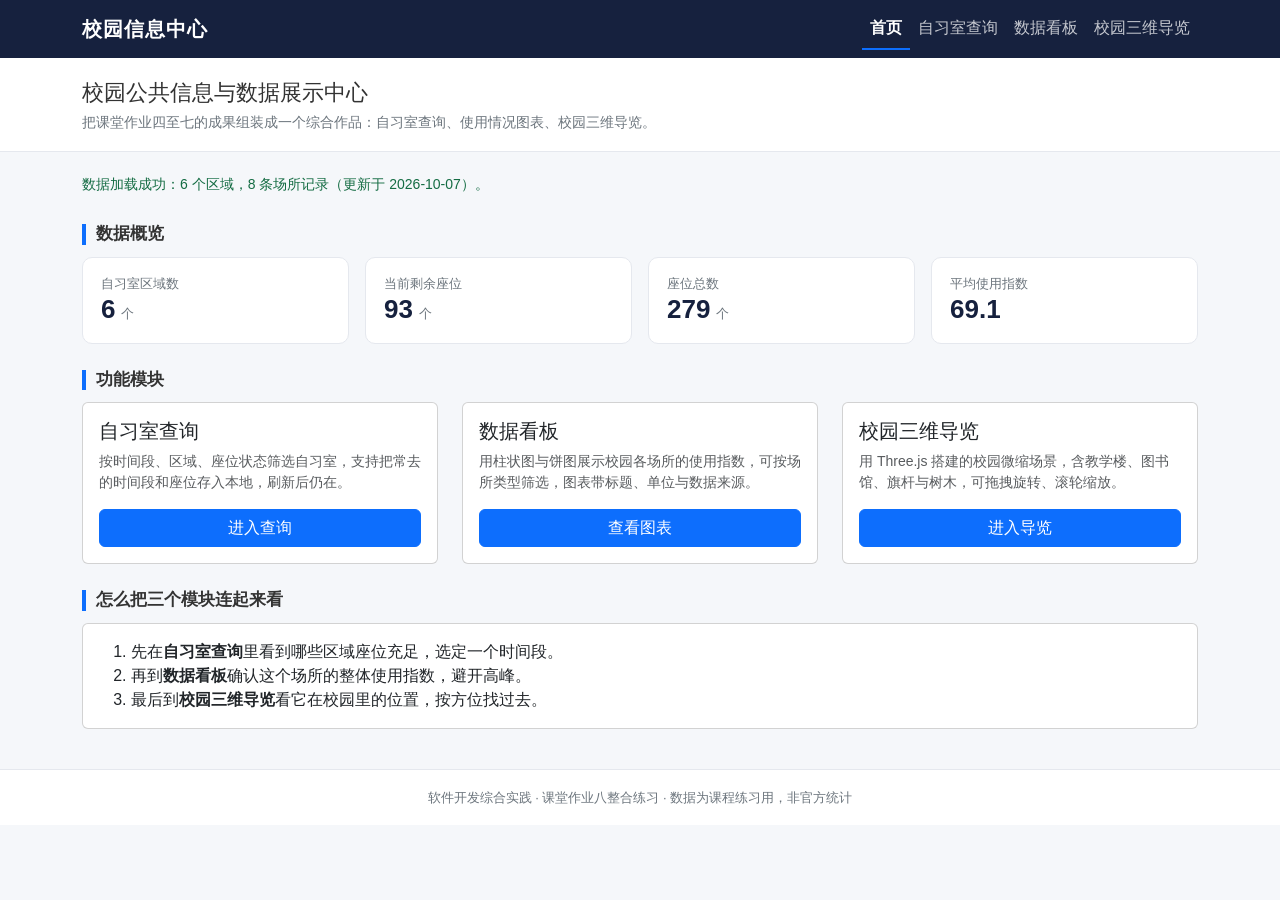
==== home.html @ 10180d2e "搭建整合骨架：统一导航与首页模块入口" ====
<!DOCTYPE html>
<html lang="zh-CN">

<head>
    <meta charset="UTF-8">
    <meta name="viewport" content="width=device-width, initial-scale=1.0">
    <title>首页 · 校园公共信息与数据展示中心</title>

    <!-- 引入顺序：Bootstrap 在前，自定义样式在后（保证能覆盖） -->
    <link rel="stylesheet" href="libs/bootstrap.min.css">
    <link rel="stylesheet" href="css/style.css">
</head>

<body>

    <!-- 统一导航：四个模块的唯一入口 -->
    <nav class="navbar navbar-expand-lg navbar-dark campus-navbar">
        <div class="container">
            <a class="navbar-brand" href="home.html">校园信息中心</a>

            <button class="navbar-toggler" type="button" data-bs-toggle="collapse"
                    data-bs-target="#mainNav" aria-controls="mainNav"
                    aria-expanded="false" aria-label="切换导航菜单">
                <span class="navbar-toggler-icon"></span>
            </button>

            <div class="collapse navbar-collapse" id="mainNav">
                <ul class="navbar-nav ms-auto">
                    <li class="nav-item"><a class="nav-link" href="home.html">首页</a></li>
                    <li class="nav-item"><a class="nav-link" href="study-room.html">自习室查询</a></li>
                    <li class="nav-item"><a class="nav-link" href="dashboard.html">数据看板</a></li>
                    <li class="nav-item"><a class="nav-link" href="three-d/scene.html">校园三维导览</a></li>
                </ul>
            </div>
        </div>
    </nav>

    <header class="page-head">
        <div class="container">
            <h1>校园公共信息与数据展示中心</h1>
            <p>把课堂作业四至七的成果组装成一个综合作品：自习室查询、使用情况图表、校园三维导览。</p>
        </div>
    </header>

    <main class="container">

        <!-- 反馈条：数据加载状态统一显示在这里 -->
        <p id="feedback" role="status" aria-live="polite"></p>

        <!-- 数据概览：数字来自 data/data.json，与看板、自习室页同源 -->
        <h2 class="section-title">数据概览</h2>
        <div class="row g-3">
            <div class="col-12 col-sm-6 col-lg-3">
                <div class="stat-card">
                    <div class="label">自习室区域数</div>
                    <div class="value" id="stat-zones">—<span class="unit">个</span></div>
                </div>
            </div>
            <div class="col-12 col-sm-6 col-lg-3">
                <div class="stat-card">
                    <div class="label">当前剩余座位</div>
                    <div class="value" id="stat-free">—<span class="unit">个</span></div>
                </div>
            </div>
            <div class="col-12 col-sm-6 col-lg-3">
                <div class="stat-card">
                    <div class="label">座位总数</div>
                    <div class="value" id="stat-total">—<span class="unit">个</span></div>
                </div>
            </div>
            <div class="col-12 col-sm-6 col-lg-3">
                <div class="stat-card">
                    <div class="label">平均使用指数</div>
                    <div class="value" id="stat-avg">—</div>
                </div>
            </div>
        </div>

        <!-- 模块入口：卡片式，来自课堂作业三的卡片墙做法 -->
        <h2 class="section-title">功能模块</h2>
        <div class="row g-4">
            <div class="col-12 col-md-4">
                <div class="card h-100">
                    <div class="card-body d-flex flex-column">
                        <h3 class="card-title h5">自习室查询</h3>
                        <p class="card-text text-muted small">
                            按时间段、区域、座位状态筛选自习室，支持把常去的时间段和座位存入本地，刷新后仍在。
                        </p>
                        <a href="study-room.html" class="btn btn-primary mt-auto">进入查询</a>
                    </div>
                </div>
            </div>
            <div class="col-12 col-md-4">
                <div class="card h-100">
                    <div class="card-body d-flex flex-column">
                        <h3 class="card-title h5">数据看板</h3>
                        <p class="card-text text-muted small">
                            用柱状图与饼图展示校园各场所的使用指数，可按场所类型筛选，图表带标题、单位与数据来源。
                        </p>
                        <a href="dashboard.html" class="btn btn-primary mt-auto">查看图表</a>
                    </div>
                </div>
            </div>
            <div class="col-12 col-md-4">
                <div class="card h-100">
                    <div class="card-body d-flex flex-column">
                        <h3 class="card-title h5">校园三维导览</h3>
                        <p class="card-text text-muted small">
                            用 Three.js 搭建的校园微缩场景，含教学楼、图书馆、旗杆与树木，可拖拽旋转、滚轮缩放。
                        </p>
                        <a href="three-d/scene.html" class="btn btn-primary mt-auto">进入导览</a>
                    </div>
                </div>
            </div>
        </div>

        <!-- 主题衔接：把三个模块串成一条线 -->
        <h2 class="section-title">怎么把三个模块连起来看</h2>
        <div class="card">
            <div class="card-body">
                <ol class="mb-0">
                    <li>先在<strong>自习室查询</strong>里看到哪些区域座位充足，选定一个时间段。</li>
                    <li>再到<strong>数据看板</strong>确认这个场所的整体使用指数，避开高峰。</li>
                    <li>最后到<strong>校园三维导览</strong>看它在校园里的位置，按方位找过去。</li>
                </ol>
            </div>
        </div>

    </main>

    <footer class="campus-footer">
        <div class="container">
            软件开发综合实践 · 课堂作业八整合练习 · 数据为课程练习用，非官方统计
        </div>
    </footer>

    <!-- 脚本顺序：库在前，自己的代码在后 -->
    <script src="libs/bootstrap.bundle.min.js"></script>
    <script src="js/main.js"></script>
    <script src="js/home.js"></script>
</body>

</html>
---- css/style.css ----
/* ============================================================
   校园公共信息与数据展示中心 — 自定义样式
   引入顺序：Bootstrap → 本文件（保证本文件能覆盖 Bootstrap）
   ============================================================ */

:root {
    --campus-dark: #16213e;
    --campus-blue: #0d6efd;
    --campus-bg: #f5f7fa;
}

body {
    background: var(--campus-bg);
    font-family: "Microsoft YaHei", "PingFang SC", sans-serif;
    color: #333;
}

/* 顶部导航：全站统一 */
.campus-navbar {
    background: var(--campus-dark);
}

.campus-navbar .navbar-brand {
    font-weight: 700;
    letter-spacing: 1px;
}

.campus-navbar .nav-link {
    color: rgba(255, 255, 255, .75);
}

.campus-navbar .nav-link:hover {
    color: #fff;
}

/* 当前页高亮（由 js/main.js 按文件名自动加 active 类） */
.campus-navbar .nav-link.active {
    color: #fff;
    font-weight: 700;
    border-bottom: 2px solid var(--campus-blue);
}

/* 页面标题区 */
.page-head {
    background: #fff;
    border-bottom: 1px solid #e5e8ee;
    padding: 22px 0 18px;
    margin-bottom: 22px;
}

.page-head h1 {
    font-size: 22px;
    margin: 0 0 6px;
}

.page-head p {
    margin: 0;
    color: #6c757d;
    font-size: 14px;
}

/* 数据概览卡片 */
.stat-card {
    background: #fff;
    border: 1px solid #e5e8ee;
    border-radius: 10px;
    padding: 16px 18px;
    height: 100%;
}

.stat-card .label {
    color: #6c757d;
    font-size: 13px;
}

.stat-card .value {
    font-size: 26px;
    font-weight: 700;
    color: var(--campus-dark);
    line-height: 1.3;
}

.stat-card .unit {
    font-size: 13px;
    font-weight: 400;
    color: #6c757d;
    margin-left: 2px;
}

/* 区块 */
.section-title {
    font-size: 17px;
    font-weight: 700;
    margin: 26px 0 12px;
    padding-left: 10px;
    border-left: 4px solid var(--campus-blue);
}

/* 图表容器：必须给定高度，否则 echarts 尺寸为 0 不显示 */
.chart-box {
    width: 100%;
    height: 320px;
    background: #fff;
    border: 1px solid #e5e8ee;
    border-radius: 10px;
}

/* 图表标题与来源说明 */
.chart-caption {
    font-size: 12px;
    color: #6c757d;
    margin: 8px 0 18px;
}

/* 自习室卡片 */
.zone-card {
    background: #fff;
    border: 1px solid #e5e8ee;
    border-radius: 10px;
    padding: 14px 16px;
    height: 100%;
}

.zone-card .zone-name {
    font-weight: 700;
    font-size: 15px;
}

.zone-card .zone-meta {
    font-size: 12px;
    color: #6c757d;
}

/* 状态标签：文字 + 颜色双重提示，不只用颜色传达信息 */
.badge-free {
    background: #e7f6ec;
    color: #146c43;
    border: 1px solid #a3d9b8;
}

.badge-few {
    background: #fff8e1;
    color: #8a6d00;
    border: 1px solid #f0d98c;
}

.badge-full {
    background: #fdeaea;
    color: #b02a37;
    border: 1px solid #f1b0b7;
}

.zone-card.is-full {
    opacity: .82;
}

/* 反馈条 */
#feedback {
    min-height: 24px;
    font-size: 14px;
}

.feedback-error {
    color: #b02a37;
}

.feedback-ok {
    color: #146c43;
}

/* 三维页：让画布铺满内容区 */
#scene-container {
    width: 100%;
    height: 560px;
    background: var(--campus-dark);
    border-radius: 10px;
    overflow: hidden;
    position: relative;
}

#scene-container canvas {
    display: block;
}

.scene-tip {
    position: absolute;
    left: 12px;
    bottom: 12px;
    color: rgba(255, 255, 255, .8);
    font-size: 12px;
    background: rgba(0, 0, 0, .35);
    padding: 6px 10px;
    border-radius: 6px;
}

/* 页脚 */
.campus-footer {
    margin-top: 40px;
    padding: 18px 0;
    background: #fff;
    border-top: 1px solid #e5e8ee;
    color: #6c757d;
    font-size: 13px;
    text-align: center;
}

/* 手机宽度下：图表适当降低高度，避免过窄显得拥挤 */
@media (max-width: 575.98px) {
    .chart-box {
        height: 260px;
    }

    #scene-container {
        height: 380px;
    }
}
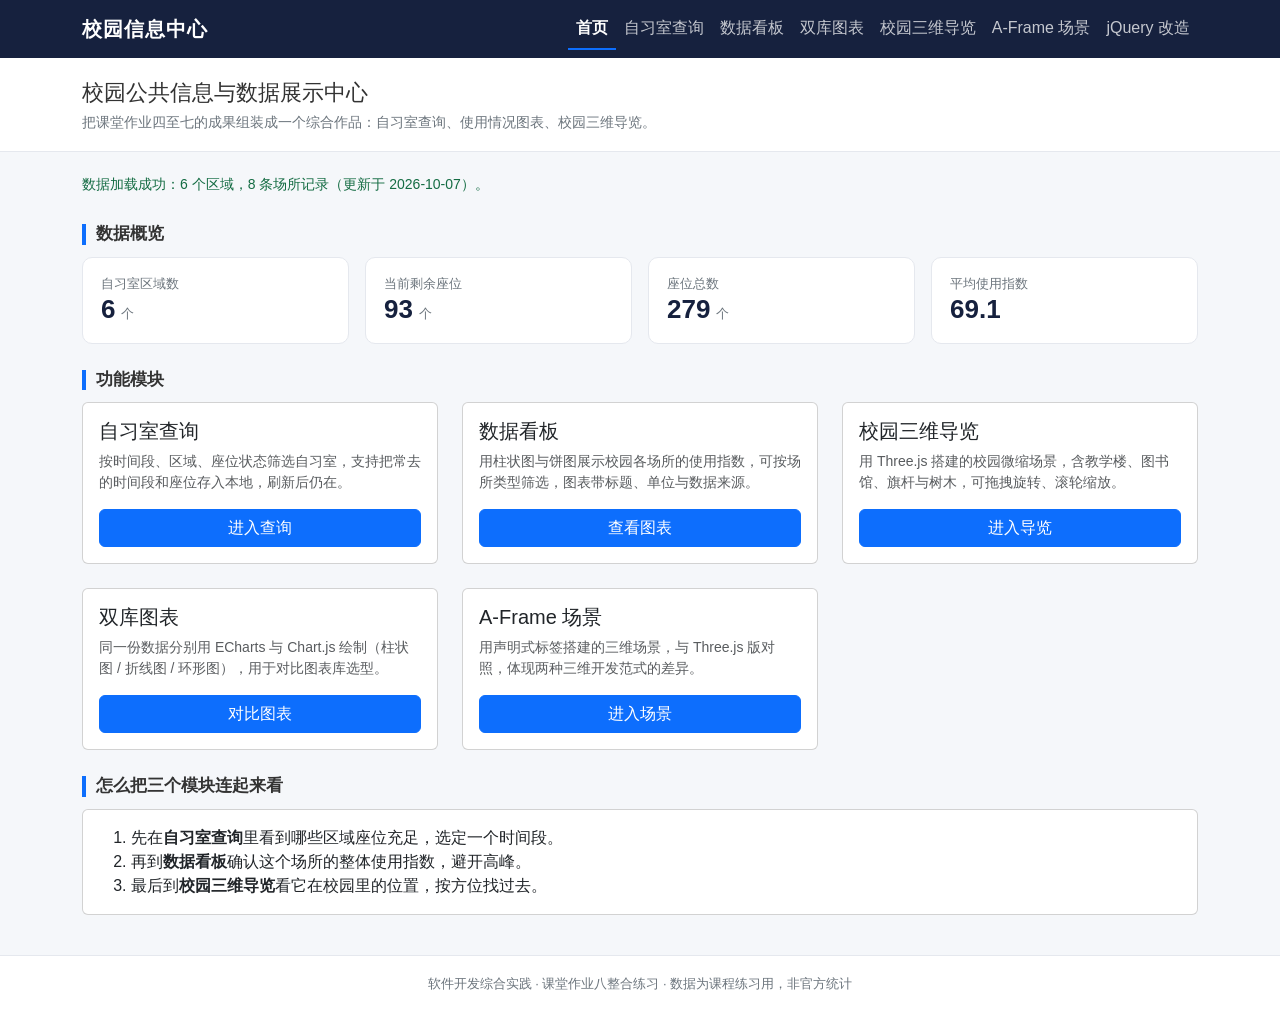
==== commit 6606828a: "新增Chart.js图表页、A-Frame场景与jQuery改造对照页" ====
--- a/home.html
+++ b/home.html
@@ -29,7 +29,10 @@
                     <li class="nav-item"><a class="nav-link" href="home.html">首页</a></li>
                     <li class="nav-item"><a class="nav-link" href="study-room.html">自习室查询</a></li>
                     <li class="nav-item"><a class="nav-link" href="dashboard.html">数据看板</a></li>
+                    <li class="nav-item"><a class="nav-link" href="charts.html">双库图表</a></li>
                     <li class="nav-item"><a class="nav-link" href="three-d/scene.html">校园三维导览</a></li>
+                    <li class="nav-item"><a class="nav-link" href="a-frame/campus.html">A-Frame 场景</a></li>
+                    <li class="nav-item"><a class="nav-link" href="jq-demo.html">jQuery 改造</a></li>
                 </ul>
             </div>
         </div>
@@ -112,6 +115,28 @@
                     </div>
                 </div>
             </div>
+            <div class="col-12 col-md-4">
+                <div class="card h-100">
+                    <div class="card-body d-flex flex-column">
+                        <h3 class="card-title h5">双库图表</h3>
+                        <p class="card-text text-muted small">
+                            同一份数据分别用 ECharts 与 Chart.js 绘制（柱状图 / 折线图 / 环形图），用于对比图表库选型。
+                        </p>
+                        <a href="charts.html" class="btn btn-primary mt-auto">对比图表</a>
+                    </div>
+                </div>
+            </div>
+            <div class="col-12 col-md-4">
+                <div class="card h-100">
+                    <div class="card-body d-flex flex-column">
+                        <h3 class="card-title h5">A-Frame 场景</h3>
+                        <p class="card-text text-muted small">
+                            用声明式标签搭建的三维场景，与 Three.js 版对照，体现两种三维开发范式的差异。
+                        </p>
+                        <a href="a-frame/campus.html" class="btn btn-primary mt-auto">进入场景</a>
+                    </div>
+                </div>
+            </div>
         </div>
 
         <!-- 主题衔接：把三个模块串成一条线 -->
